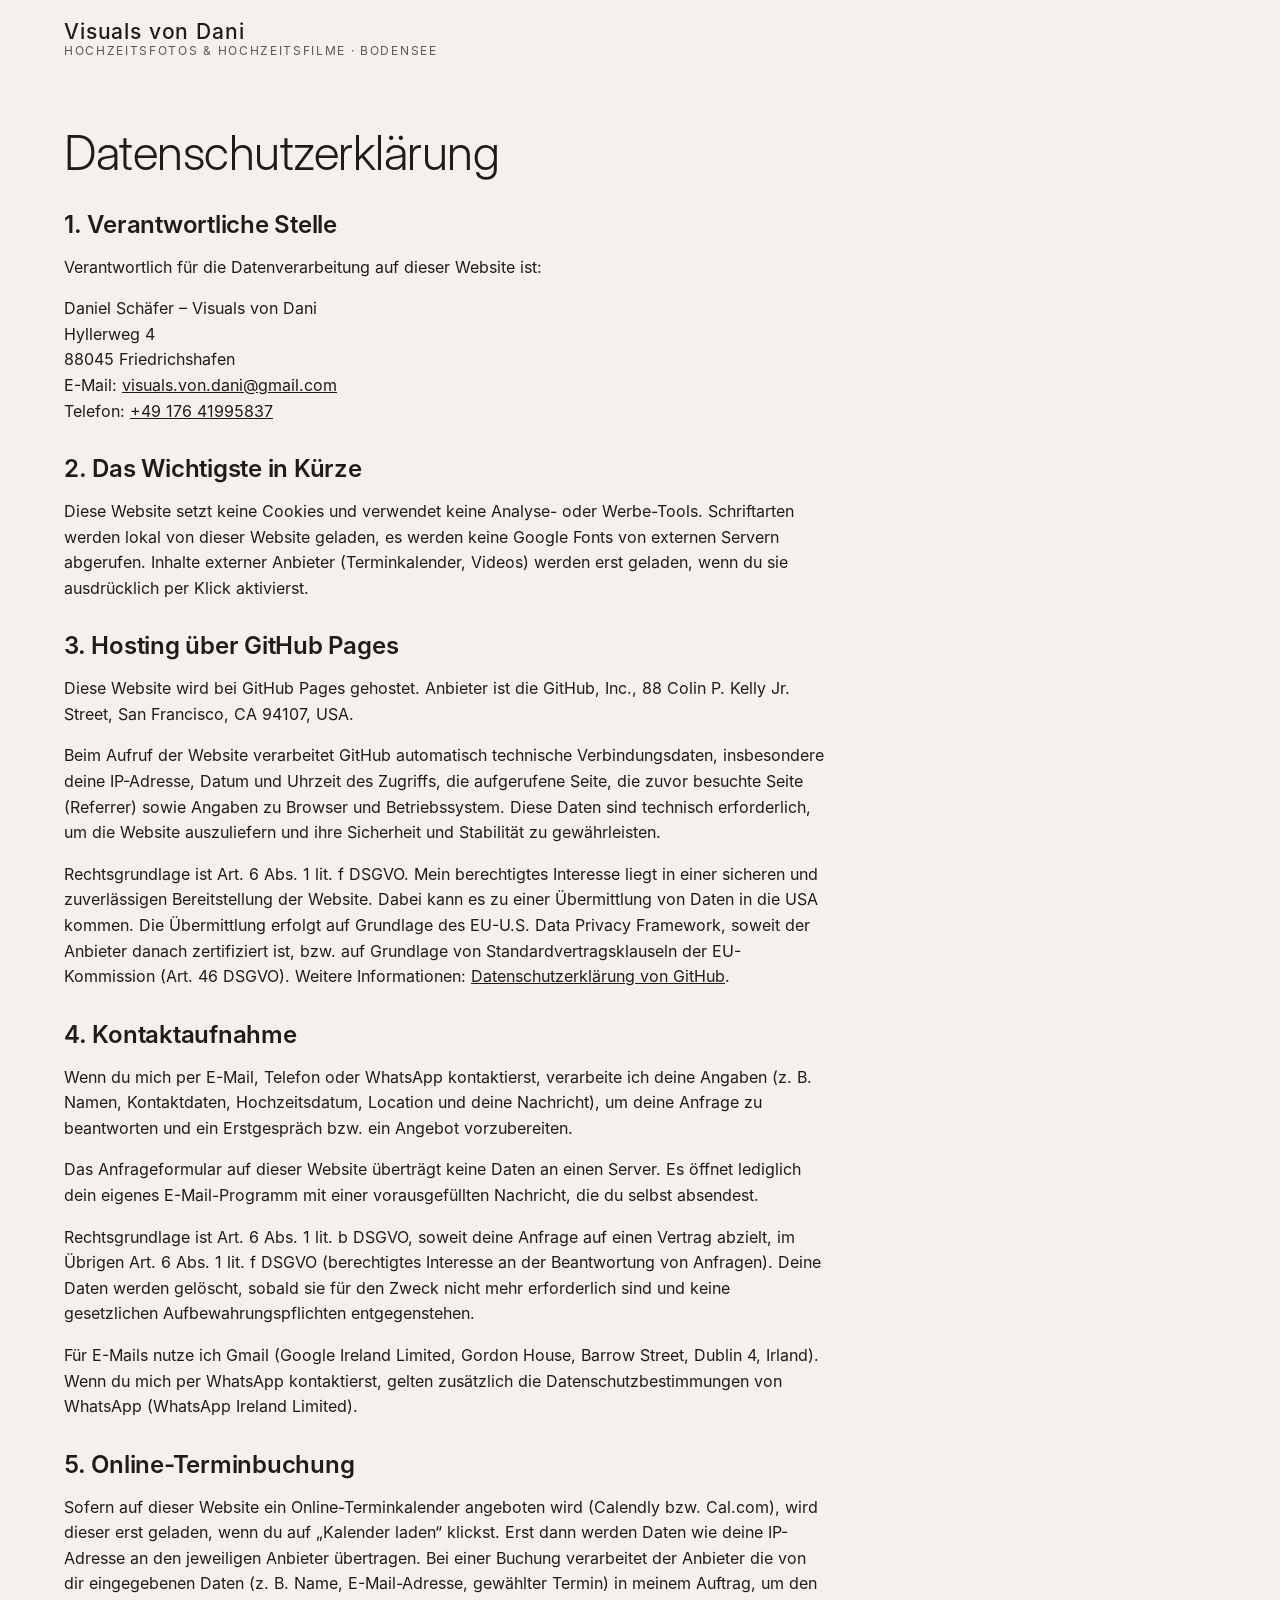
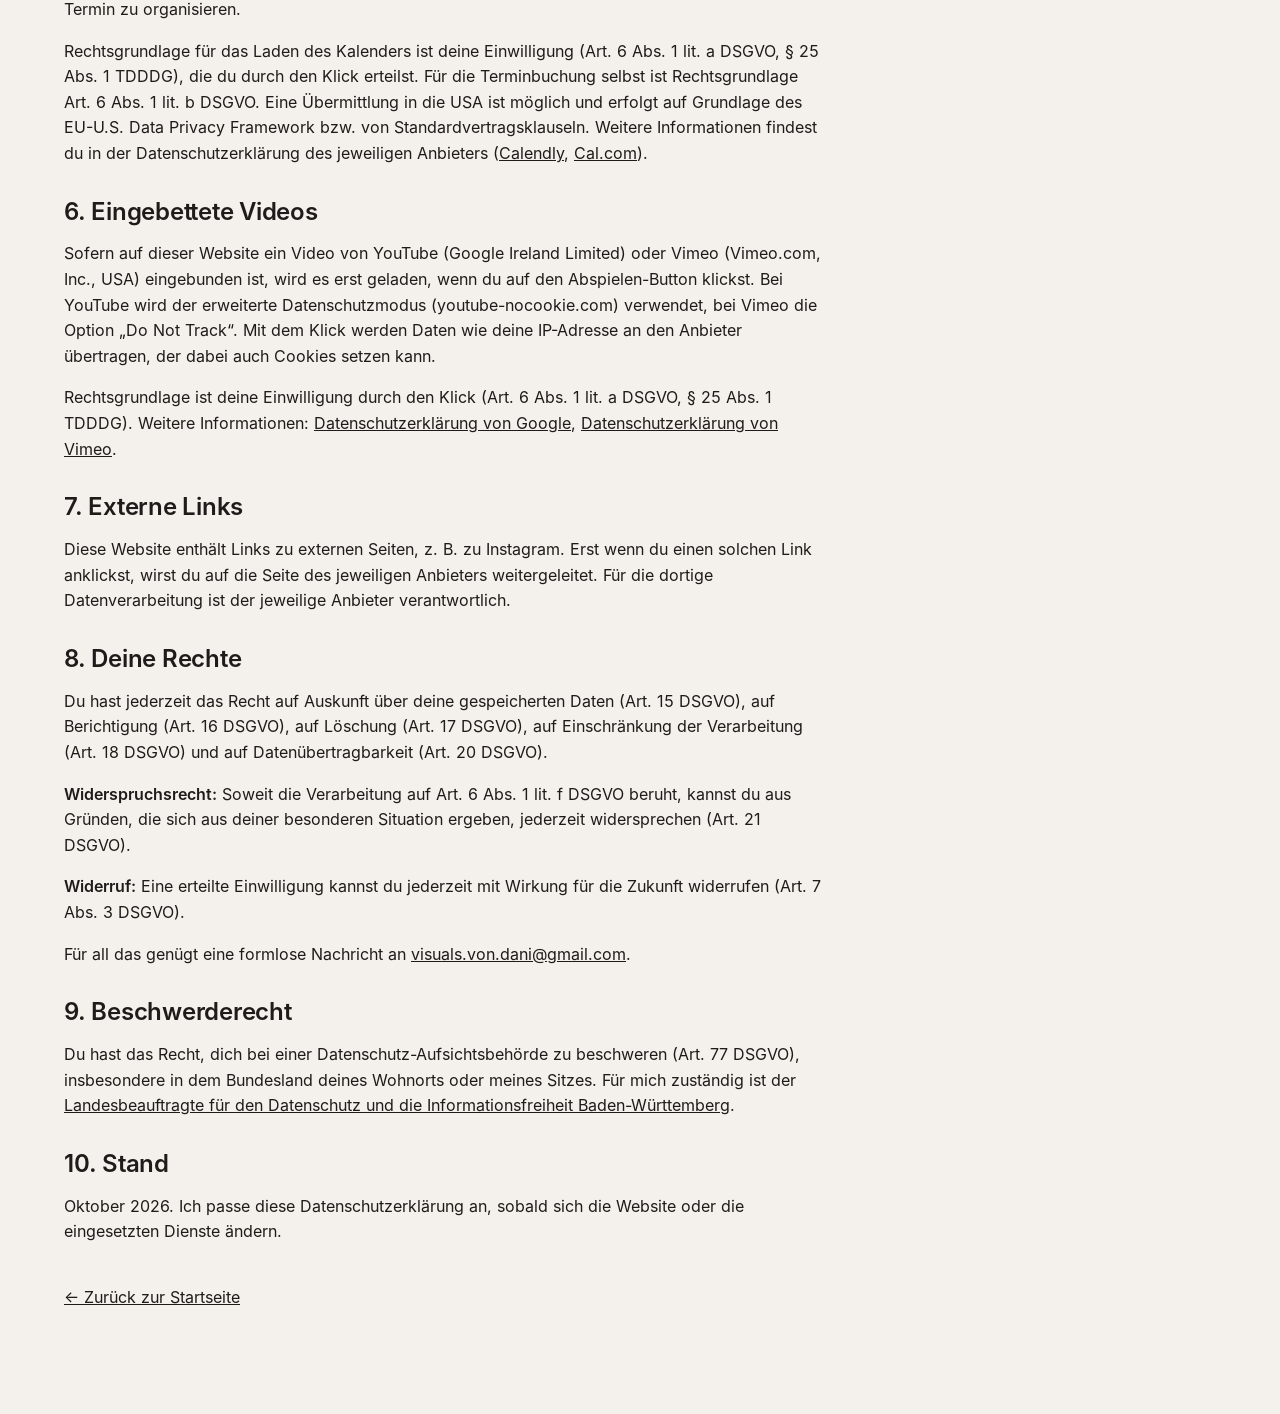
==== datenschutz.html @ bd43f487 "Rückgängig: Porträt wieder klein wie vorher Co-Authored-By: Claude Opus 5.5 <noreply@anthropic.com> " ====
<!doctype html>
<html lang="de">
<head>
<meta charset="utf-8">
<meta name="viewport" content="width=device-width, initial-scale=1">
<title>Datenschutz | Visuals von Dani</title>
<meta name="robots" content="noindex">
<link rel="icon" href="assets/favicon.svg" type="image/svg+xml">
<link rel="stylesheet" href="assets/style.css?v=202610280742">
</head>
<body>
<div class="wrap">
  <header class="site-header">
    <a class="brand" href="index.html">
      <span class="brand-name">Visuals von Dani</span>
      <span class="brand-sub">Hochzeitsfotos &amp; Hochzeitsfilme · Bodensee</span>
    </a>
  </header>
  <main class="legal">
    <h1>Datenschutzerklärung</h1>

    <h2>1. Verantwortliche Stelle</h2>
    <p>Verantwortlich für die Datenverarbeitung auf dieser Website ist:</p>
    <p>Daniel Schäfer – Visuals von Dani<br>Hyllerweg 4<br>88045 Friedrichshafen<br>
    E-Mail: <a href="mailto:visuals.von.dani@gmail.com">visuals.von.dani@gmail.com</a><br>
    Telefon: <a href="tel:+4917641995837">+49 176 41995837</a></p>

    <h2>2. Das Wichtigste in Kürze</h2>
    <p>Diese Website setzt keine Cookies und verwendet keine Analyse- oder Werbe-Tools. Schriftarten werden lokal von dieser Website geladen, es werden keine Google Fonts von externen Servern abgerufen. Inhalte externer Anbieter (Terminkalender, Videos) werden erst geladen, wenn du sie ausdrücklich per Klick aktivierst.</p>

    <h2>3. Hosting über GitHub Pages</h2>
    <p>Diese Website wird bei GitHub Pages gehostet. Anbieter ist die GitHub, Inc., 88 Colin P. Kelly Jr. Street, San Francisco, CA 94107, USA.</p>
    <p>Beim Aufruf der Website verarbeitet GitHub automatisch technische Verbindungsdaten, insbesondere deine IP-Adresse, Datum und Uhrzeit des Zugriffs, die aufgerufene Seite, die zuvor besuchte Seite (Referrer) sowie Angaben zu Browser und Betriebssystem. Diese Daten sind technisch erforderlich, um die Website auszuliefern und ihre Sicherheit und Stabilität zu gewährleisten.</p>
    <p>Rechtsgrundlage ist Art. 6 Abs. 1 lit. f DSGVO. Mein berechtigtes Interesse liegt in einer sicheren und zuverlässigen Bereitstellung der Website. Dabei kann es zu einer Übermittlung von Daten in die USA kommen. Die Übermittlung erfolgt auf Grundlage des EU-U.S. Data Privacy Framework, soweit der Anbieter danach zertifiziert ist, bzw. auf Grundlage von Standardvertragsklauseln der EU-Kommission (Art. 46 DSGVO). Weitere Informationen: <a href="https://docs.github.com/de/site-policy/privacy-policies/github-general-privacy-statement" target="_blank" rel="noopener">Datenschutzerklärung von GitHub</a>.</p>

    <h2>4. Kontaktaufnahme</h2>
    <p>Wenn du mich per E-Mail, Telefon oder WhatsApp kontaktierst, verarbeite ich deine Angaben (z. B. Namen, Kontaktdaten, Hochzeitsdatum, Location und deine Nachricht), um deine Anfrage zu beantworten und ein Erstgespräch bzw. ein Angebot vorzubereiten.</p>
    <p>Das Anfrageformular auf dieser Website überträgt keine Daten an einen Server. Es öffnet lediglich dein eigenes E-Mail-Programm mit einer vorausgefüllten Nachricht, die du selbst absendest.</p>
    <p>Rechtsgrundlage ist Art. 6 Abs. 1 lit. b DSGVO, soweit deine Anfrage auf einen Vertrag abzielt, im Übrigen Art. 6 Abs. 1 lit. f DSGVO (berechtigtes Interesse an der Beantwortung von Anfragen). Deine Daten werden gelöscht, sobald sie für den Zweck nicht mehr erforderlich sind und keine gesetzlichen Aufbewahrungspflichten entgegenstehen.</p>
    <p>Für E-Mails nutze ich Gmail (Google Ireland Limited, Gordon House, Barrow Street, Dublin 4, Irland). Wenn du mich per WhatsApp kontaktierst, gelten zusätzlich die Datenschutzbestimmungen von WhatsApp (WhatsApp Ireland Limited).</p>

    <h2>5. Online-Terminbuchung</h2>
    <p>Sofern auf dieser Website ein Online-Terminkalender angeboten wird (Calendly bzw. Cal.com), wird dieser erst geladen, wenn du auf „Kalender laden“ klickst. Erst dann werden Daten wie deine IP-Adresse an den jeweiligen Anbieter übertragen. Bei einer Buchung verarbeitet der Anbieter die von dir eingegebenen Daten (z. B. Name, E-Mail-Adresse, gewählter Termin) in meinem Auftrag, um den Termin zu organisieren.</p>
    <p>Rechtsgrundlage für das Laden des Kalenders ist deine Einwilligung (Art. 6 Abs. 1 lit. a DSGVO, § 25 Abs. 1 TDDDG), die du durch den Klick erteilst. Für die Terminbuchung selbst ist Rechtsgrundlage Art. 6 Abs. 1 lit. b DSGVO. Eine Übermittlung in die USA ist möglich und erfolgt auf Grundlage des EU-U.S. Data Privacy Framework bzw. von Standardvertragsklauseln. Weitere Informationen findest du in der Datenschutzerklärung des jeweiligen Anbieters (<a href="https://calendly.com/privacy" target="_blank" rel="noopener">Calendly</a>, <a href="https://cal.com/privacy" target="_blank" rel="noopener">Cal.com</a>).</p>

    <h2>6. Eingebettete Videos</h2>
    <p>Sofern auf dieser Website ein Video von YouTube (Google Ireland Limited) oder Vimeo (Vimeo.com, Inc., USA) eingebunden ist, wird es erst geladen, wenn du auf den Abspielen-Button klickst. Bei YouTube wird der erweiterte Datenschutzmodus (youtube-nocookie.com) verwendet, bei Vimeo die Option „Do Not Track“. Mit dem Klick werden Daten wie deine IP-Adresse an den Anbieter übertragen, der dabei auch Cookies setzen kann.</p>
    <p>Rechtsgrundlage ist deine Einwilligung durch den Klick (Art. 6 Abs. 1 lit. a DSGVO, § 25 Abs. 1 TDDDG). Weitere Informationen: <a href="https://policies.google.com/privacy" target="_blank" rel="noopener">Datenschutzerklärung von Google</a>, <a href="https://vimeo.com/privacy" target="_blank" rel="noopener">Datenschutzerklärung von Vimeo</a>.</p>

    <h2>7. Externe Links</h2>
    <p>Diese Website enthält Links zu externen Seiten, z. B. zu Instagram. Erst wenn du einen solchen Link anklickst, wirst du auf die Seite des jeweiligen Anbieters weitergeleitet. Für die dortige Datenverarbeitung ist der jeweilige Anbieter verantwortlich.</p>

    <h2>8. Deine Rechte</h2>
    <p>Du hast jederzeit das Recht auf Auskunft über deine gespeicherten Daten (Art. 15 DSGVO), auf Berichtigung (Art. 16 DSGVO), auf Löschung (Art. 17 DSGVO), auf Einschränkung der Verarbeitung (Art. 18 DSGVO) und auf Datenübertragbarkeit (Art. 20 DSGVO).</p>
    <p><strong>Widerspruchsrecht:</strong> Soweit die Verarbeitung auf Art. 6 Abs. 1 lit. f DSGVO beruht, kannst du aus Gründen, die sich aus deiner besonderen Situation ergeben, jederzeit widersprechen (Art. 21 DSGVO).</p>
    <p><strong>Widerruf:</strong> Eine erteilte Einwilligung kannst du jederzeit mit Wirkung für die Zukunft widerrufen (Art. 7 Abs. 3 DSGVO).</p>
    <p>Für all das genügt eine formlose Nachricht an <a href="mailto:visuals.von.dani@gmail.com">visuals.von.dani@gmail.com</a>.</p>

    <h2>9. Beschwerderecht</h2>
    <p>Du hast das Recht, dich bei einer Datenschutz-Aufsichtsbehörde zu beschweren (Art. 77 DSGVO), insbesondere in dem Bundesland deines Wohnorts oder meines Sitzes. Für mich zuständig ist der <a href="https://www.baden-wuerttemberg.datenschutz.de" target="_blank" rel="noopener">Landesbeauftragte für den Datenschutz und die Informationsfreiheit Baden-Württemberg</a>.</p>

    <h2>10. Stand</h2>
    <p>Oktober 2026. Ich passe diese Datenschutzerklärung an, sobald sich die Website oder die eingesetzten Dienste ändern.</p>

    <p style="margin-top:40px"><a href="index.html">← Zurück zur Startseite</a></p>
  </main>
</div>
</body>
</html>
---- assets/style.css ----
/* ---------- Schriften (lokal eingebunden, DSGVO-freundlich) ---------- */
@font-face { font-family: "Inter Display"; src: url("fonts/InterDisplay-Light.woff") format("woff"); font-weight: 300; font-display: swap; }
@font-face { font-family: "Inter"; src: url("fonts/Inter-Regular.woff") format("woff"); font-weight: 400; font-display: swap; }
@font-face { font-family: "Inter"; src: url("fonts/Inter-Medium.woff") format("woff"); font-weight: 500; font-display: swap; }
@font-face { font-family: "Inter"; src: url("fonts/Inter-SemiBold.woff") format("woff"); font-weight: 600; font-display: swap; }

/* ---------- Farben ---------- */
:root {
  --bg: #F4F1EC;          /* Grund: warmes Beige */
  --sand: #EAE5DD;        /* Abschnitte dazwischen */
  --line: #CFC7BA;        /* Linien */
  --ink: #1E1C1A;         /* Text / dunkles Braun */
  --muted: #5C574F;       /* Nebentext */
  --accent: #4A5A4C;      /* Buttons & Akzente (gedecktes Grün) */
  --accent-dark: #3B493D;
  --gold: #8A6A2E;        /* Sterne */
  --white: #FFFFFF;
  --radius: 6px;
  --display: "Inter Display", "Inter", system-ui, -apple-system, "Segoe UI", sans-serif;
  --body: "Inter", system-ui, -apple-system, "Segoe UI", sans-serif;
}

*, *::before, *::after { box-sizing: border-box; }
[hidden] { display: none !important; }
html { scroll-behavior: smooth; -webkit-text-size-adjust: 100%; }
body { margin: 0; background: var(--bg); color: var(--ink); font-family: var(--body); font-size: 16px; line-height: 1.6; }
img { max-width: 100%; display: block; }
a { color: var(--ink); }
a:hover { color: var(--accent); }
:focus-visible { outline: 2px solid var(--accent); outline-offset: 3px; }

.wrap { max-width: 1200px; margin: 0 auto; padding-inline: 24px; }
.eyebrow { margin: 0 0 8px; font-size: 13px; letter-spacing: .14em; text-transform: uppercase; color: var(--muted); }
h1, h2 { font-family: var(--display); font-weight: 300; line-height: 1.12; margin: 0; letter-spacing: -.01em; }
h2 { font-size: clamp(32px, 4.2vw, 46px); }
h3 { margin: 0; font-size: 20px; font-weight: 600; }
.muted { color: var(--muted); }

/* ---------- Buttons ---------- */
.btn { display: inline-flex; align-items: center; justify-content: center; gap: 10px; min-height: 52px; padding: 0 28px; border-radius: 999px; border: none; font: 600 16px/1.2 var(--body); text-decoration: none; cursor: pointer; transition: background .2s, color .2s, transform .2s; }
.btn:active { transform: translateY(1px); }
.btn-primary { background: var(--accent); color: var(--white); }
.btn-primary:hover { background: var(--accent-dark); color: var(--white); }
.btn-light { background: var(--bg); color: var(--ink); }
.btn-light:hover { background: var(--white); color: var(--ink); }
.btn-outline { background: transparent; color: var(--ink); border: 1.5px solid var(--ink); min-height: 48px; padding: 0 24px; }
.btn-outline:hover { background: var(--ink); color: var(--bg); }
.btn-small { min-height: 44px; padding: 0 22px; font-size: 15px; }
.btn svg { width: 18px; height: 18px; flex: none; }

/* ---------- Header ---------- */
.site-header { display: flex; justify-content: space-between; align-items: center; gap: 16px; padding-block: 20px; flex-wrap: wrap; }
.brand { display: flex; flex-direction: column; line-height: 1.15; text-decoration: none; }
.brand-name { font-family: var(--body); font-size: 21px; font-weight: 500; letter-spacing: .04em; }
.brand-sub { font-size: 12px; letter-spacing: .14em; text-transform: uppercase; color: var(--muted); }

/* ---------- Hero ---------- */
.hero { display: flex; flex-wrap: wrap; min-height: 600px; border-radius: var(--radius); overflow: hidden; background: var(--sand); }
.hero-text { flex: 1 1 460px; padding: clamp(32px, 5vw, 56px); display: flex; flex-direction: column; justify-content: center; gap: 20px; }
.hero-text .kicker { margin: 0; font-size: 13px; letter-spacing: .14em; text-transform: uppercase; font-weight: 600; color: var(--accent); }
.hero h1 { font-size: clamp(42px, 5.4vw, 66px); }
.hero h1 span { color: var(--accent); }
.hero-text p.lead { margin: 0; font-size: 18px; color: var(--muted); max-width: 540px; }
.hero-actions { display: flex; gap: 12px; flex-wrap: wrap; align-items: center; }
.hero-actions .link { display: inline-flex; align-items: center; min-height: 52px; padding: 0 12px; font-weight: 500; }
.hero-image { flex: 1 1 420px; min-height: 480px; position: relative; background: #D9CFC3; }
.hero-image img { position: absolute; inset: 0; width: 100%; height: 100%; object-fit: cover; object-position: 55% 40%; }

.trust { display: flex; flex-wrap: wrap; gap: 12px 32px; justify-content: center; padding: 24px 0; font-size: 14px; color: var(--muted); }
.trust .stars { color: var(--gold); letter-spacing: 2px; margin-right: 6px; }

/* ---------- Galerie ---------- */
.section { padding-block: 88px; }
.gallery-head { display: flex; justify-content: space-between; align-items: flex-end; gap: 16px; flex-wrap: wrap; margin-bottom: 32px; }
.gallery-head p { margin: 0; max-width: 340px; font-size: 14px; line-height: 1.55; }

.film { margin: 0 0 16px; position: relative; aspect-ratio: 16 / 9; border-radius: 4px; overflow: hidden; background: #2E2B27; display: flex; align-items: center; justify-content: center; }
.film iframe { position: absolute; inset: 0; width: 100%; height: 100%; border: 0; }
.film-play { width: 88px; height: 88px; border-radius: 50%; border: none; background: rgba(244,241,236,.92); color: var(--ink); cursor: pointer; display: flex; align-items: center; justify-content: center; transition: transform .2s; }
.film-play:hover { transform: scale(1.06); }
.film-play svg { width: 32px; height: 32px; margin-left: 4px; }
.film figcaption { position: absolute; left: 20px; bottom: 20px; right: 20px; display: flex; flex-direction: column; gap: 2px; color: var(--bg); pointer-events: none; }
.film figcaption small { font-size: 12px; letter-spacing: .14em; text-transform: uppercase; color: var(--line); }
.film figcaption span { font-family: var(--display); font-weight: 300; font-size: clamp(20px, 2.4vw, 28px); line-height: 1.15; }
.film-note { position: absolute; top: 16px; right: 16px; left: 16px; text-align: right; font-size: 12px; color: var(--line); }

.masonry { columns: 3 280px; column-gap: 16px; }

/* Galerie mit 3 festen Spalten: jedes Bild bleibt in seiner Spalte, egal wie breit das Fenster ist */
.gallery-cols { display: flex; gap: 16px; align-items: stretch; }
.gcol { flex: 1 1 0; min-width: 0; display: flex; flex-direction: column; gap: 16px; }
.gcol .tile { margin: 0; }
/* Gerader Abschluss unten: das letzte Bild jeder Spalte wird so weit gestreckt (und zugeschnitten), dass alle Spalten gleich enden */
.gcol .tile:last-child { flex: 1 1 auto; display: flex; flex-direction: column; }
.gcol .tile:last-child img { flex: 1 1 auto; height: auto; object-fit: cover; }
.tile { margin: 0 0 16px; break-inside: avoid; position: relative; border-radius: 4px; overflow: hidden; background: #CDBFAE; }
.tile img { width: 100%; height: auto; }
/* Platzhalter, solange ein Bild im Ordner "bilder" fehlt */
.placeholder > span { position: absolute; left: 12px; bottom: 12px; padding: 4px 10px; border-radius: 999px; background: rgba(244,241,236,.9); color: var(--ink); font-size: 12px; font-weight: 500; }
.tile.placeholder { height: 320px; }
.tile.placeholder:nth-child(3n+1) { height: 420px; background: #CDBFAE; }
.tile.placeholder:nth-child(3n+2) { height: 280px; background: #B7A894; }
.tile.placeholder:nth-child(3n) { height: 360px; background: #D9CFC3; }
.me-photo.placeholder > span { position: static; padding: 0; background: none; font-size: 11px; }
.me-photo.placeholder { display: flex; align-items: center; justify-content: center; }
.center { display: flex; justify-content: center; padding-top: 24px; }

/* ---------- Bewertungen ---------- */
.band { background: var(--sand); }
.reviews { display: flex; flex-wrap: wrap; justify-content: center; gap: 16px; margin-top: 32px; }
.review { flex: 0 1 calc((100% - 32px) / 3); min-width: 260px; background: var(--bg); border-radius: var(--radius); padding: 22px 24px; display: flex; flex-direction: column; align-items: center; text-align: center; gap: 14px; margin: 0; }
.review .stars { color: var(--gold); letter-spacing: 2px; }
.review blockquote { margin: 0; font-family: var(--display); font-weight: 300; font-size: 16px; line-height: 1.5; }
.review figcaption { display: flex; align-items: center; gap: 12px; margin-top: auto; line-height: 1.3; }
.review .avatar { width: 48px; height: 48px; border-radius: 50%; background: #B7A894; flex: none; }
.review figcaption { font-size: 14px; }
.review figcaption small { display: block; font-size: 13px; color: var(--muted); }
.text-center { text-align: center; }

/* ---------- Ablauf ---------- */
.steps { display: flex; flex-wrap: wrap; gap: 32px; margin-top: 40px; }
.step { flex: 1 1 280px; display: flex; flex-direction: column; gap: 10px; border-top: 1px solid var(--line); padding-top: 24px; }
.step .num { font-family: var(--display); font-weight: 300; font-size: 40px; color: var(--accent); line-height: 1.2; }
.step p { margin: 0; color: var(--muted); }

/* ---------- Investition ---------- */
.invest { display: flex; flex-wrap: wrap; border-radius: var(--radius); overflow: hidden; background: var(--ink); color: var(--bg); }
.invest-image { flex: 1 1 380px; min-height: 360px; background: #8E7F6C; position: relative; }
.invest-image img { position: absolute; inset: 0; width: 100%; height: 100%; object-fit: cover; }
.invest-body { flex: 1 1 420px; padding: clamp(32px, 4vw, 48px); display: flex; flex-direction: column; gap: 20px; }
.invest .eyebrow { color: var(--line); margin: 0; }
.prices { display: flex; flex-wrap: wrap; gap: 12px; }
.price { flex: 1 1 130px; border: 1px solid #4A4640; border-radius: var(--radius); padding: 14px 16px; line-height: 1.3; }
.price.best { border-color: var(--line); }
.price small { display: block; font-size: 13px; color: var(--line); }
.price strong { font-size: 20px; font-weight: 600; }
.checks { margin: 0; padding: 0; list-style: none; display: flex; flex-direction: column; gap: 12px; }
.checks li { display: flex; gap: 12px; align-items: flex-start; }
.checks svg { flex: none; width: 20px; height: 20px; margin-top: 3px; }
.invest .btn { align-self: flex-start; }

/* ---------- Buchung ---------- */
.booking { display: flex; flex-wrap: wrap; gap: 48px; align-items: flex-start; }
.booking-intro { flex: 1 1 340px; display: flex; flex-direction: column; gap: 16px; }
.booking-intro p { margin: 0; font-size: 17px; }
.booking-intro p.eyebrow { font-size: 13px; }
.me { display: flex; align-items: center; gap: 16px; margin-top: 8px; line-height: 1.4; }
.me-photo { width: 72px; height: 72px; border-radius: 50%; background: #CDBFAE; flex: none; overflow: hidden; }
.me-photo img { width: 100%; height: 100%; object-fit: cover; }
.me small { display: block; font-size: 14px; color: var(--muted); }
.booking-card { flex: 1 1 520px; min-width: 0; background: var(--bg); border-radius: 8px; padding: clamp(20px, 3vw, 32px); display: flex; flex-direction: column; gap: 24px; }
.field-title { margin: 0 0 12px; font-weight: 600; }
.chips { display: flex; gap: 8px; flex-wrap: wrap; }
.chip { flex: 1 1 100px; min-height: 48px; border-radius: 999px; border: 1.5px solid #8E8278; background: var(--white); color: var(--ink); font: 600 15px var(--body); cursor: pointer; }
.chip[aria-pressed="true"] { background: var(--accent); border-color: var(--accent); color: var(--white); }
.form-grid { display: flex; flex-wrap: wrap; gap: 12px; }
.form-grid label { flex: 1 1 200px; display: flex; flex-direction: column; gap: 6px; font-size: 14px; color: var(--muted); }
.form-grid input, .form-grid textarea { min-height: 44px; padding: 10px 12px; border: 1.5px solid #8E8278; border-radius: var(--radius); background: var(--white); font: 15px var(--body); color: var(--ink); width: 100%; }
.form-grid textarea { min-height: 88px; resize: vertical; }
.form-grid label.full { flex-basis: 100%; }
.booking-card .btn { width: 100%; min-height: 56px; }
.fine { margin: -8px 0 0; font-size: 13px; color: var(--muted); text-align: center; }
.consent { background: var(--sand); border-radius: var(--radius); padding: 20px; display: flex; flex-direction: column; gap: 12px; font-size: 14px; color: var(--muted); }
.consent p { margin: 0; }
.calendly-frame { width: 100%; height: 720px; border: 0; border-radius: var(--radius); background: var(--white); }
.alt-contact { text-align: center; font-size: 14px; color: var(--muted); margin: 0; }
.form-status { margin: 0; font-size: 14px; color: var(--accent); text-align: center; }

/* ---------- FAQ ---------- */
.faq { max-width: 820px; }
.faq details { border-top: 1px solid var(--line); padding: 20px 0; }
.faq details:last-of-type { border-bottom: 1px solid var(--line); }
.faq summary { cursor: pointer; list-style: none; font-weight: 600; font-size: 18px; display: flex; justify-content: space-between; gap: 16px; }
.faq summary::-webkit-details-marker { display: none; }
.faq summary::after { content: "+"; font-weight: 300; font-size: 24px; line-height: 1; color: var(--accent); }
.faq details[open] summary::after { content: "–"; }
.faq details p { margin: 12px 0 0; color: var(--muted); }

/* ---------- Footer ---------- */
.site-footer { background: var(--ink); color: var(--bg); padding: 64px 0 32px; }
.footer-top { display: flex; flex-wrap: wrap; justify-content: space-between; align-items: center; gap: 24px; }
.footer-top h2 { font-size: clamp(30px, 3.6vw, 40px); }
.footer-top h2 span { color: var(--line); }
.footer-bottom { display: flex; flex-wrap: wrap; justify-content: space-between; gap: 16px; border-top: 1px solid #4A4640; margin-top: 40px; padding-top: 24px; font-size: 14px; color: var(--line); }
.footer-bottom nav { display: flex; gap: 24px; flex-wrap: wrap; }
.footer-bottom a { color: var(--line); }
.footer-bottom a:hover { color: var(--white); }

/* ---------- Mobile Buchen-Leiste ---------- */
.sticky-cta { position: fixed; left: 0; right: 0; bottom: 0; z-index: 20; padding: 12px 16px calc(12px + env(safe-area-inset-bottom)); background: var(--bg); border-top: 1px solid var(--line); display: none; flex-direction: column; gap: 4px; transform: translateY(110%); visibility: hidden; transition: transform .3s, visibility .3s; }
.sticky-cta.show { transform: none; visibility: visible; }
.sticky-cta .btn { width: 100%; }
.sticky-cta small { text-align: center; font-size: 12px; color: var(--muted); }

/* ---------- Unterseiten ---------- */
.legal { max-width: 760px; padding-block: 48px 88px; }
.legal h1 { font-size: clamp(36px, 5vw, 48px); margin-bottom: 24px; }
.legal h2 { font-size: 24px; margin: 32px 0 8px; font-family: var(--body); font-weight: 600; }
.todo { background: #FFF4D6; border-radius: var(--radius); padding: 2px 6px; }

@media (max-width: 760px) {
  .hero { min-height: 0; }
  .hero-image { order: -1; min-height: 340px; }
  .hero-text p.lead { font-size: 16px; }
  .hero-text { padding: 28px 20px; }
  .hero h1 { font-size: 38px; }
  .hero-actions .btn { width: 100%; padding: 0 16px; font-size: 15px; white-space: nowrap; }
  .hero-actions .btn svg { display: none; }
  .tile.placeholder { height: 240px !important; }
  /* Handy: Zitate nebeneinander zum Wischen */
  .reviews { flex-wrap: nowrap; justify-content: flex-start; overflow-x: auto; scroll-snap-type: x mandatory; margin-inline: -24px; padding: 0 24px 8px; scroll-padding-inline: 24px; -webkit-overflow-scrolling: touch; scrollbar-width: none; }
  .reviews::-webkit-scrollbar { display: none; }
  .review { flex: 0 0 82%; min-width: 0; scroll-snap-align: start; }
  .gallery-cols { flex-direction: column; gap: 12px; }
  .gcol { gap: 12px; width: 100%; }
  .section { padding-block: 64px; }
  .site-header .btn { display: none; }
  .sticky-cta { display: flex; }
  body { padding-bottom: 96px; }
  .calendly-frame { height: 860px; }
}

@media (prefers-reduced-motion: reduce) {
  html { scroll-behavior: auto; }
  * { transition: none !important; }
}

/* Überschrift beim Erstgespräch in einer Zeile */
#termin-title { font-size: clamp(26px, 2.5vw, 36px); }
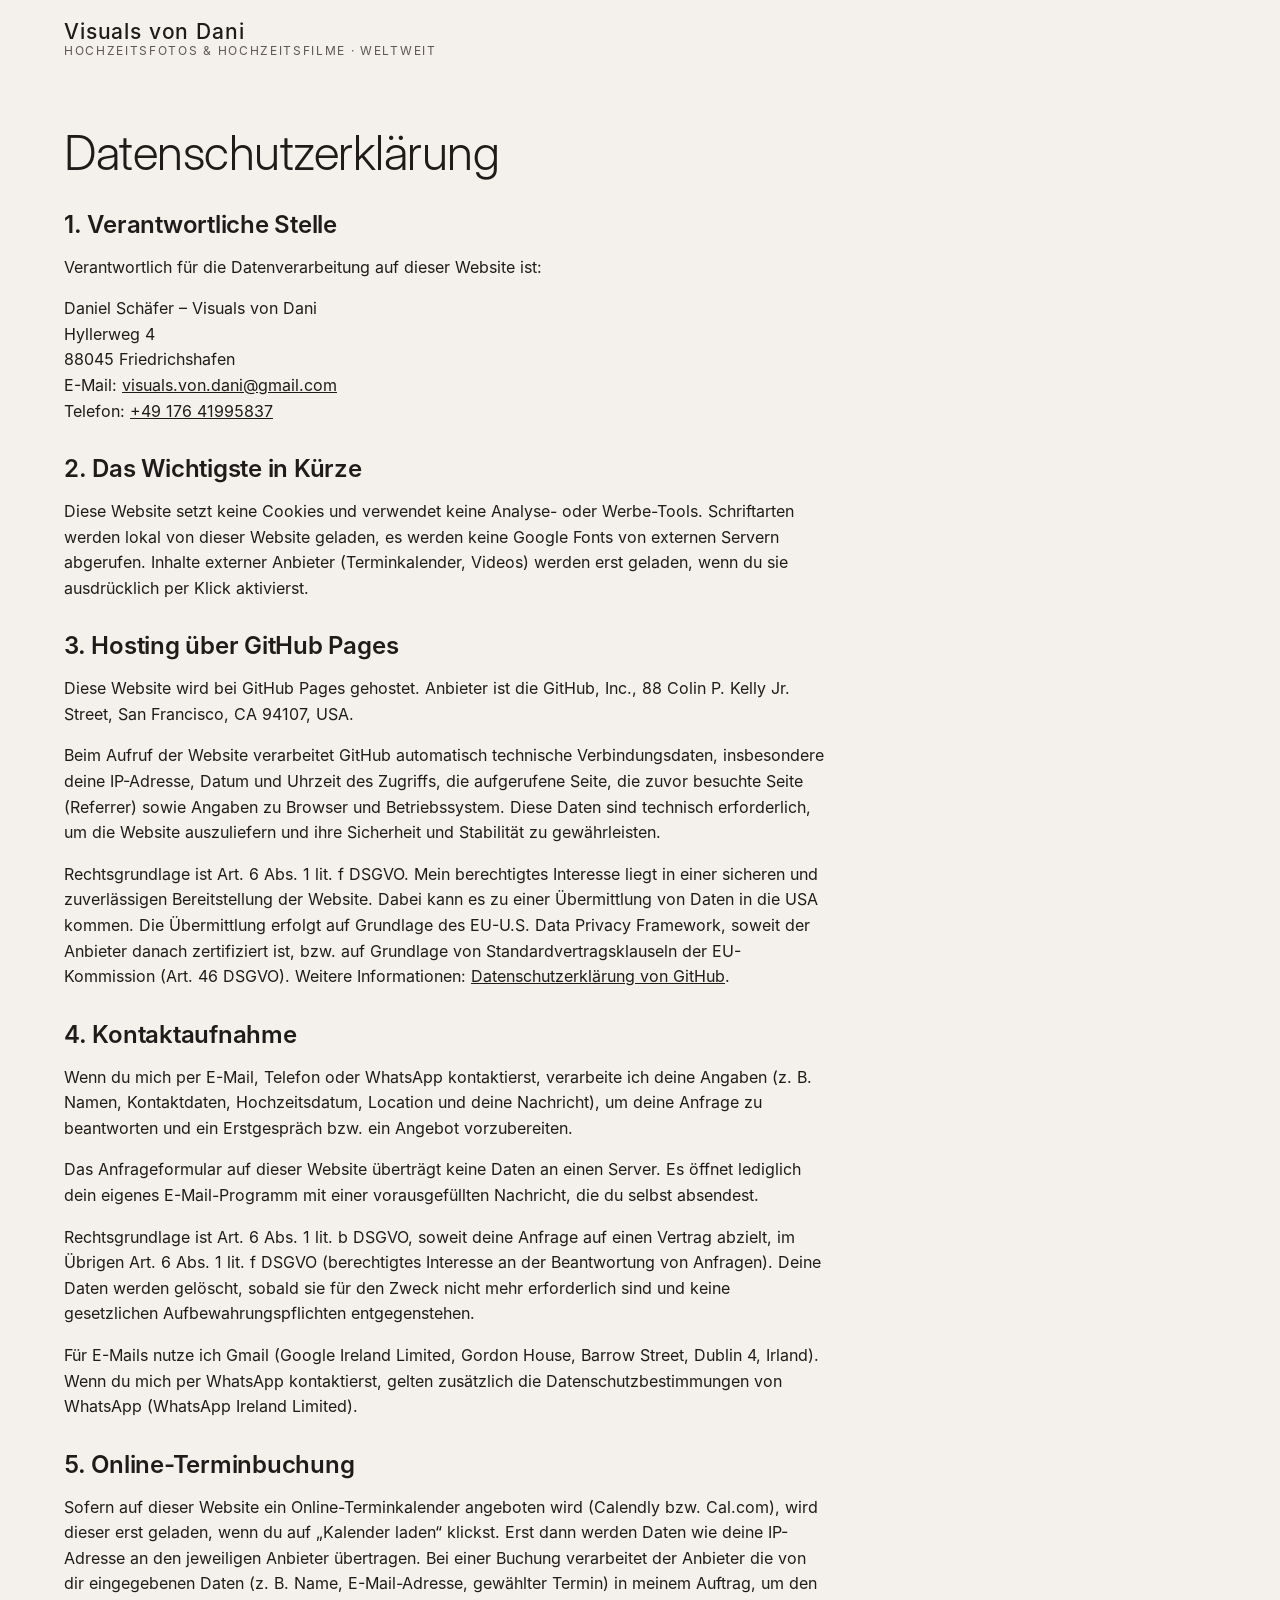
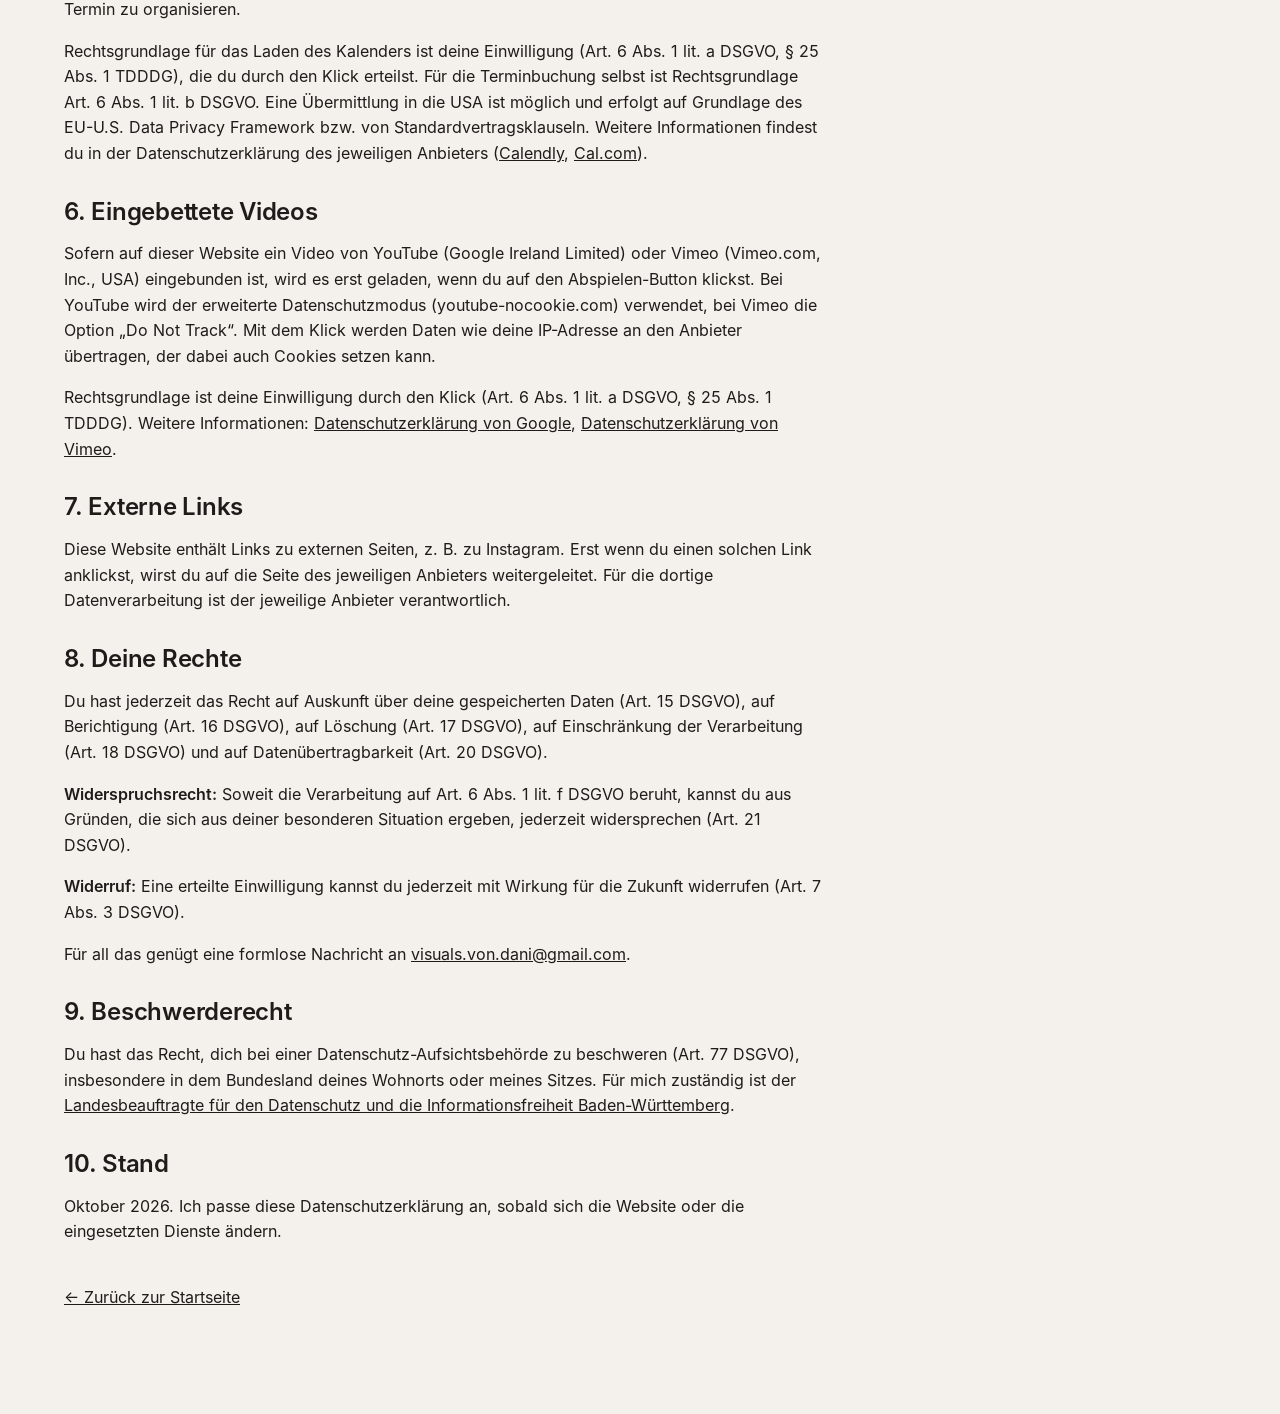
==== commit 68894a67: "Kopfzeile: Weltweit statt Bodensee Co-Authored-By: Claude Opus 5.5 <noreply@anthropic.com> Claude-Se" ====
--- a/datenschutz.html
+++ b/datenschutz.html
@@ -13,7 +13,7 @@
   <header class="site-header">
     <a class="brand" href="index.html">
       <span class="brand-name">Visuals von Dani</span>
-      <span class="brand-sub">Hochzeitsfotos &amp; Hochzeitsfilme · Bodensee</span>
+      <span class="brand-sub">Hochzeitsfotos &amp; Hochzeitsfilme · Weltweit</span>
     </a>
   </header>
   <main class="legal">
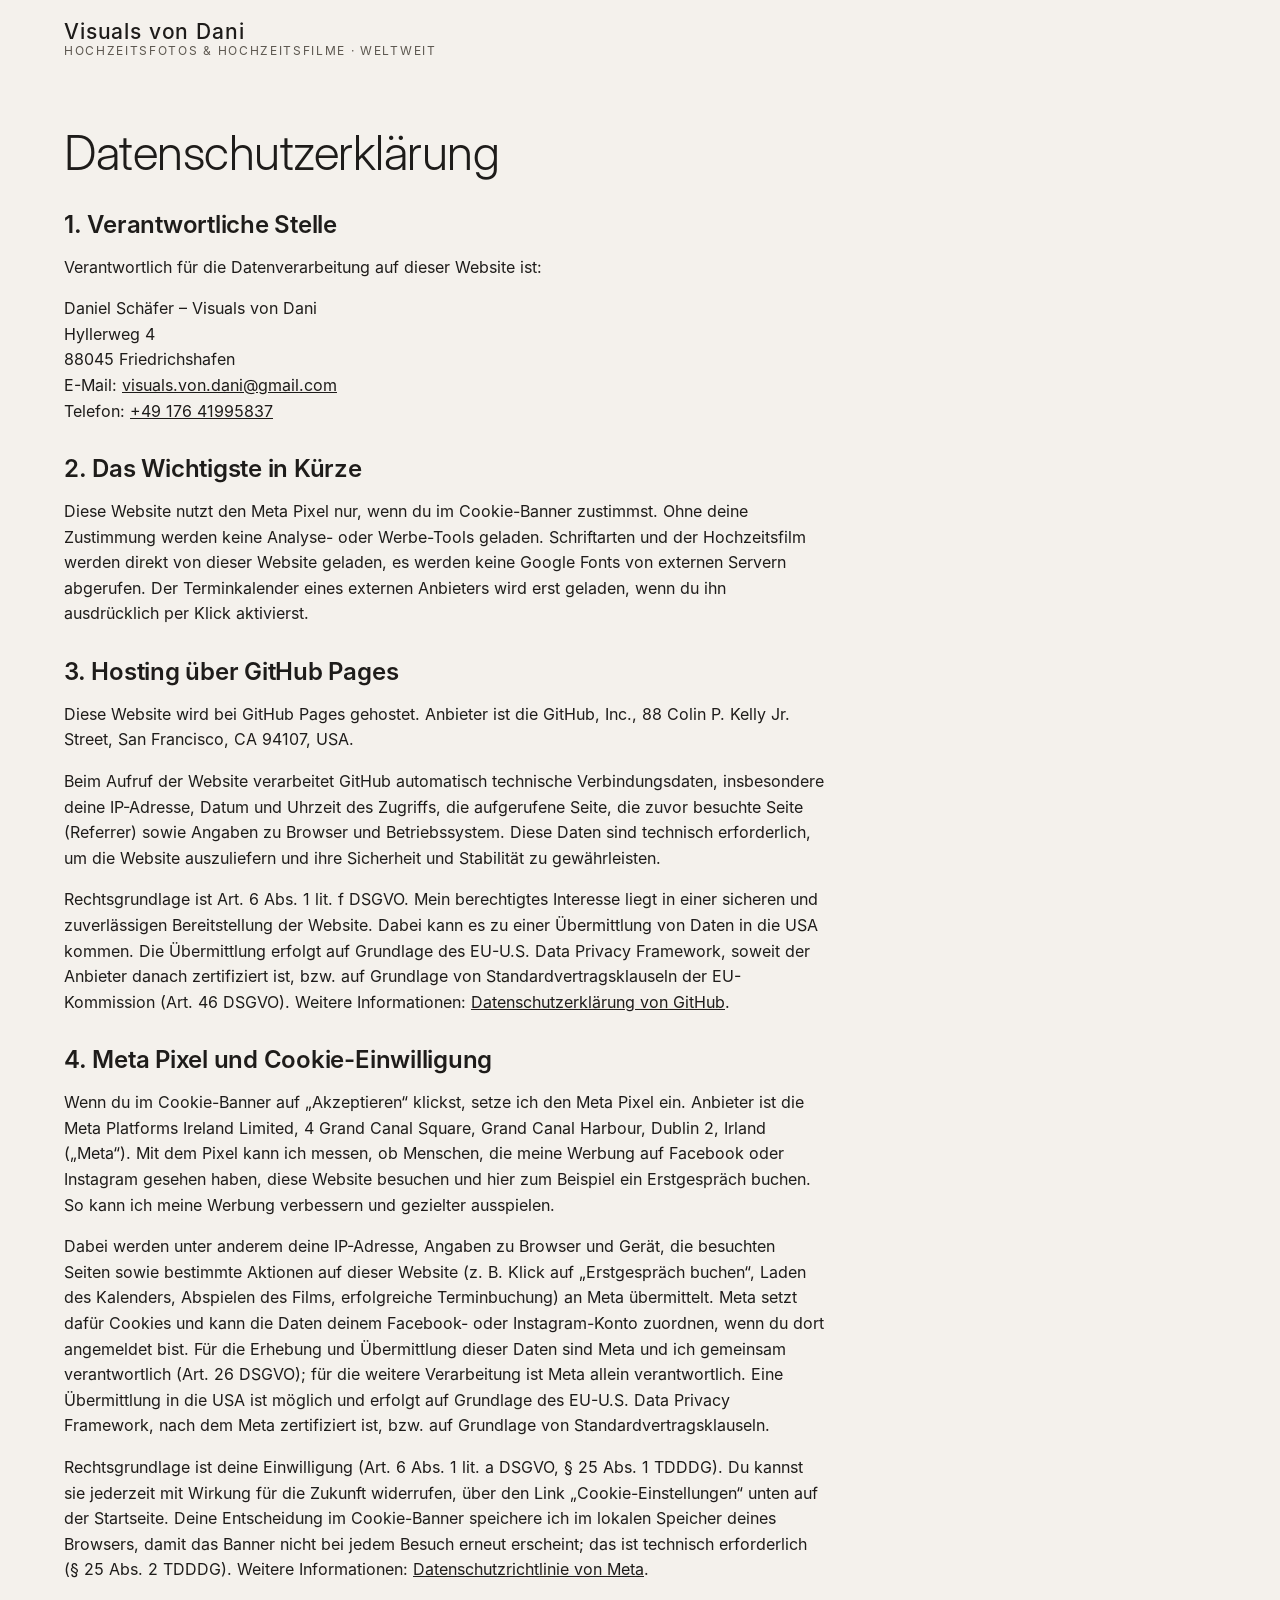
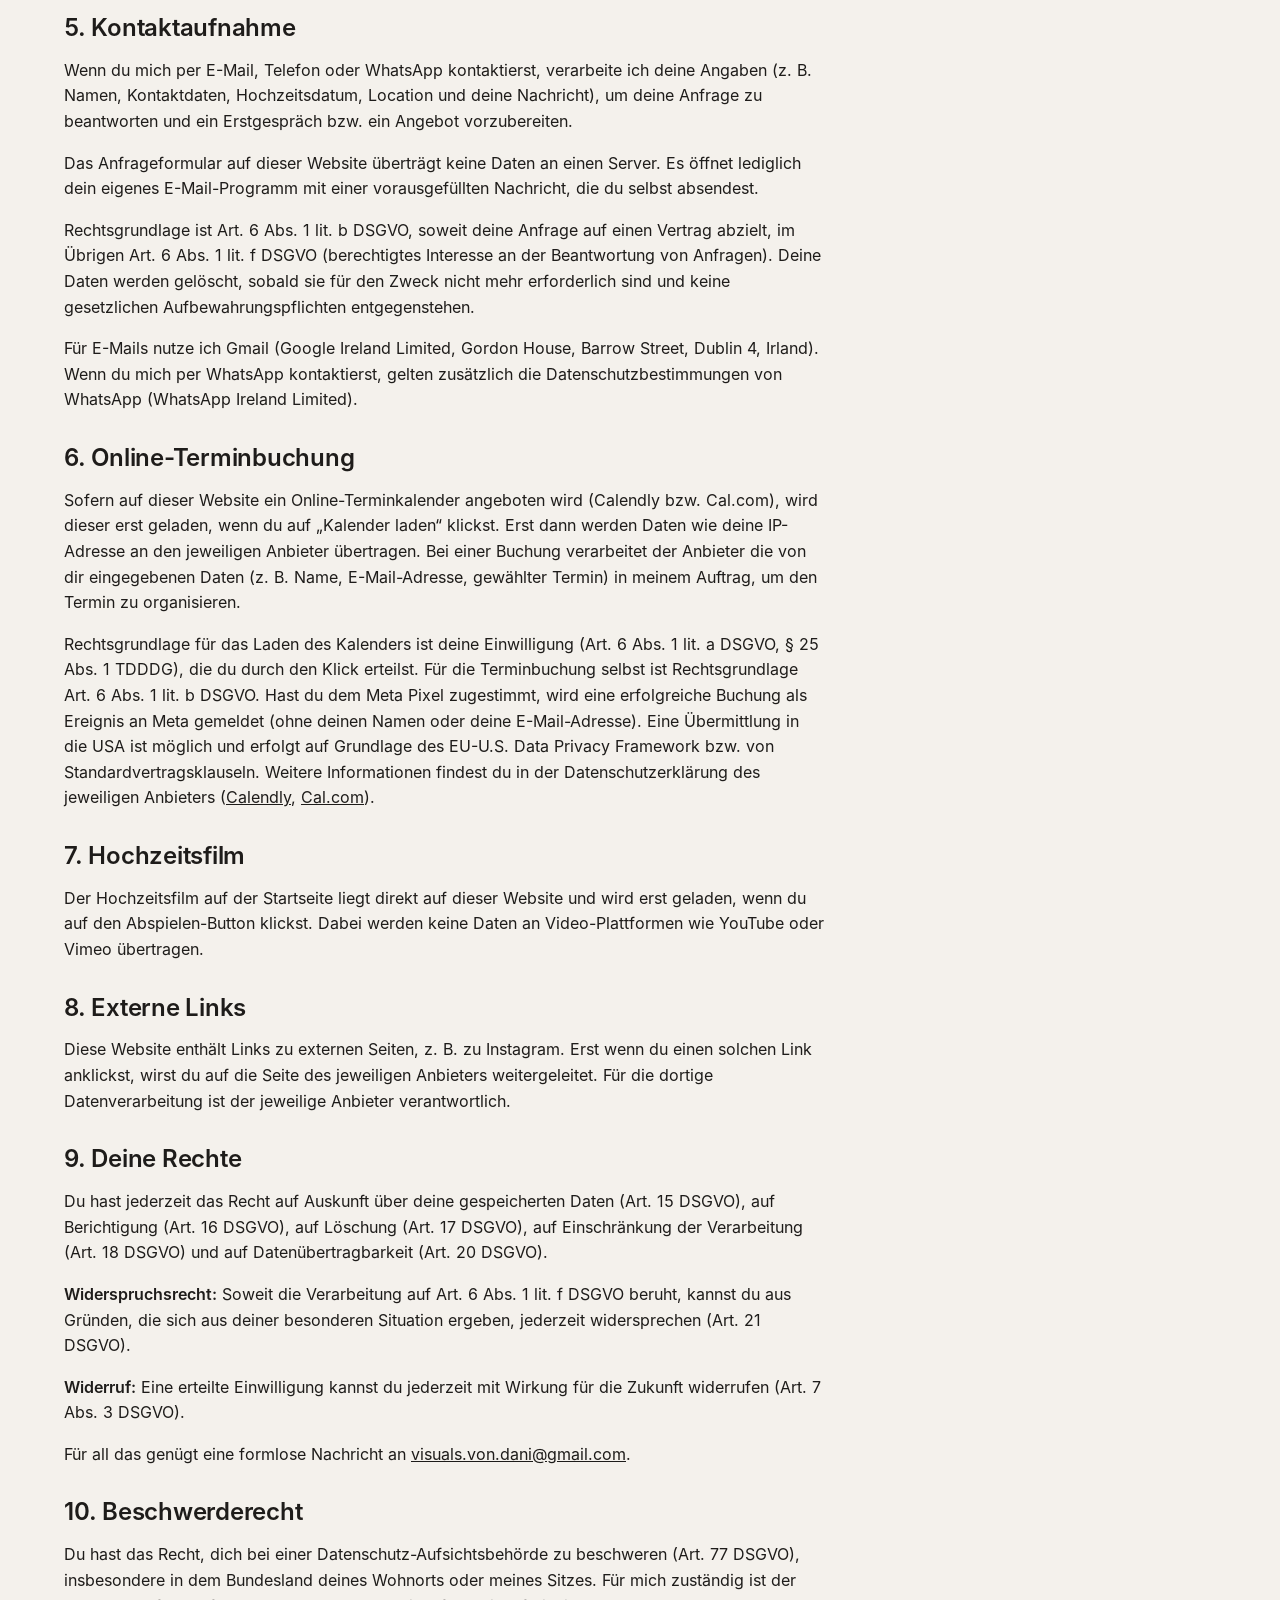
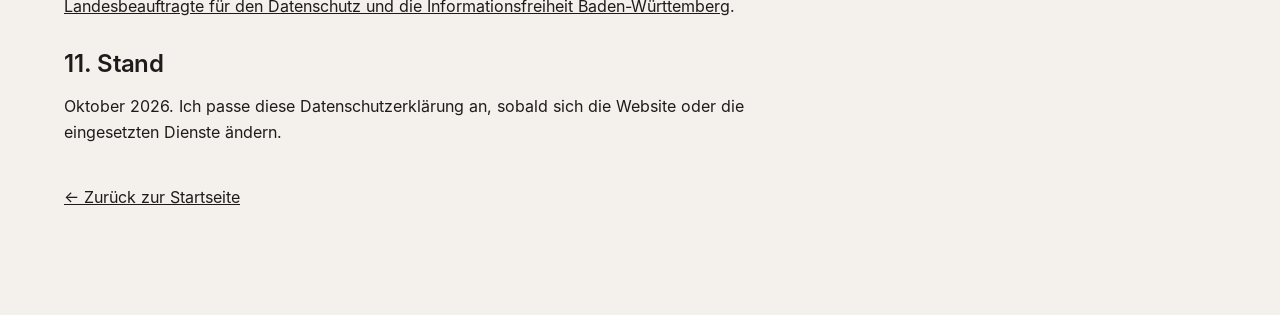
==== commit 394bb3e6: "Cookie-Banner, Meta Pixel (nur mit Zustimmung), Ereignisse und Datenschutz ergänzt Co-Authored-By: C" ====
--- a/datenschutz.html
+++ b/datenschutz.html
@@ -6,7 +6,7 @@
 <title>Datenschutz | Visuals von Dani</title>
 <meta name="robots" content="noindex">
 <link rel="icon" href="assets/favicon.svg" type="image/svg+xml">
-<link rel="stylesheet" href="assets/style.css?v=202610280742">
+<link rel="stylesheet" href="assets/style.css?v=202610290833">
 </head>
 <body>
 <div class="wrap">
@@ -26,40 +26,44 @@
     Telefon: <a href="tel:+4917641995837">+49 176 41995837</a></p>
 
     <h2>2. Das Wichtigste in Kürze</h2>
-    <p>Diese Website setzt keine Cookies und verwendet keine Analyse- oder Werbe-Tools. Schriftarten werden lokal von dieser Website geladen, es werden keine Google Fonts von externen Servern abgerufen. Inhalte externer Anbieter (Terminkalender, Videos) werden erst geladen, wenn du sie ausdrücklich per Klick aktivierst.</p>
+    <p>Diese Website nutzt den Meta Pixel nur, wenn du im Cookie-Banner zustimmst. Ohne deine Zustimmung werden keine Analyse- oder Werbe-Tools geladen. Schriftarten und der Hochzeitsfilm werden direkt von dieser Website geladen, es werden keine Google Fonts von externen Servern abgerufen. Der Terminkalender eines externen Anbieters wird erst geladen, wenn du ihn ausdrücklich per Klick aktivierst.</p>
 
     <h2>3. Hosting über GitHub Pages</h2>
     <p>Diese Website wird bei GitHub Pages gehostet. Anbieter ist die GitHub, Inc., 88 Colin P. Kelly Jr. Street, San Francisco, CA 94107, USA.</p>
     <p>Beim Aufruf der Website verarbeitet GitHub automatisch technische Verbindungsdaten, insbesondere deine IP-Adresse, Datum und Uhrzeit des Zugriffs, die aufgerufene Seite, die zuvor besuchte Seite (Referrer) sowie Angaben zu Browser und Betriebssystem. Diese Daten sind technisch erforderlich, um die Website auszuliefern und ihre Sicherheit und Stabilität zu gewährleisten.</p>
     <p>Rechtsgrundlage ist Art. 6 Abs. 1 lit. f DSGVO. Mein berechtigtes Interesse liegt in einer sicheren und zuverlässigen Bereitstellung der Website. Dabei kann es zu einer Übermittlung von Daten in die USA kommen. Die Übermittlung erfolgt auf Grundlage des EU-U.S. Data Privacy Framework, soweit der Anbieter danach zertifiziert ist, bzw. auf Grundlage von Standardvertragsklauseln der EU-Kommission (Art. 46 DSGVO). Weitere Informationen: <a href="https://docs.github.com/de/site-policy/privacy-policies/github-general-privacy-statement" target="_blank" rel="noopener">Datenschutzerklärung von GitHub</a>.</p>
 
-    <h2>4. Kontaktaufnahme</h2>
+    <h2>4. Meta Pixel und Cookie-Einwilligung</h2>
+    <p>Wenn du im Cookie-Banner auf „Akzeptieren“ klickst, setze ich den Meta Pixel ein. Anbieter ist die Meta Platforms Ireland Limited, 4 Grand Canal Square, Grand Canal Harbour, Dublin 2, Irland („Meta“). Mit dem Pixel kann ich messen, ob Menschen, die meine Werbung auf Facebook oder Instagram gesehen haben, diese Website besuchen und hier zum Beispiel ein Erstgespräch buchen. So kann ich meine Werbung verbessern und gezielter ausspielen.</p>
+    <p>Dabei werden unter anderem deine IP-Adresse, Angaben zu Browser und Gerät, die besuchten Seiten sowie bestimmte Aktionen auf dieser Website (z. B. Klick auf „Erstgespräch buchen“, Laden des Kalenders, Abspielen des Films, erfolgreiche Terminbuchung) an Meta übermittelt. Meta setzt dafür Cookies und kann die Daten deinem Facebook- oder Instagram-Konto zuordnen, wenn du dort angemeldet bist. Für die Erhebung und Übermittlung dieser Daten sind Meta und ich gemeinsam verantwortlich (Art. 26 DSGVO); für die weitere Verarbeitung ist Meta allein verantwortlich. Eine Übermittlung in die USA ist möglich und erfolgt auf Grundlage des EU-U.S. Data Privacy Framework, nach dem Meta zertifiziert ist, bzw. auf Grundlage von Standardvertragsklauseln.</p>
+    <p>Rechtsgrundlage ist deine Einwilligung (Art. 6 Abs. 1 lit. a DSGVO, § 25 Abs. 1 TDDDG). Du kannst sie jederzeit mit Wirkung für die Zukunft widerrufen, über den Link „Cookie-Einstellungen“ unten auf der Startseite. Deine Entscheidung im Cookie-Banner speichere ich im lokalen Speicher deines Browsers, damit das Banner nicht bei jedem Besuch erneut erscheint; das ist technisch erforderlich (§ 25 Abs. 2 TDDDG). Weitere Informationen: <a href="https://www.facebook.com/privacy/policy/" target="_blank" rel="noopener">Datenschutzrichtlinie von Meta</a>.</p>
+
+    <h2>5. Kontaktaufnahme</h2>
     <p>Wenn du mich per E-Mail, Telefon oder WhatsApp kontaktierst, verarbeite ich deine Angaben (z. B. Namen, Kontaktdaten, Hochzeitsdatum, Location und deine Nachricht), um deine Anfrage zu beantworten und ein Erstgespräch bzw. ein Angebot vorzubereiten.</p>
     <p>Das Anfrageformular auf dieser Website überträgt keine Daten an einen Server. Es öffnet lediglich dein eigenes E-Mail-Programm mit einer vorausgefüllten Nachricht, die du selbst absendest.</p>
     <p>Rechtsgrundlage ist Art. 6 Abs. 1 lit. b DSGVO, soweit deine Anfrage auf einen Vertrag abzielt, im Übrigen Art. 6 Abs. 1 lit. f DSGVO (berechtigtes Interesse an der Beantwortung von Anfragen). Deine Daten werden gelöscht, sobald sie für den Zweck nicht mehr erforderlich sind und keine gesetzlichen Aufbewahrungspflichten entgegenstehen.</p>
     <p>Für E-Mails nutze ich Gmail (Google Ireland Limited, Gordon House, Barrow Street, Dublin 4, Irland). Wenn du mich per WhatsApp kontaktierst, gelten zusätzlich die Datenschutzbestimmungen von WhatsApp (WhatsApp Ireland Limited).</p>
 
-    <h2>5. Online-Terminbuchung</h2>
+    <h2>6. Online-Terminbuchung</h2>
     <p>Sofern auf dieser Website ein Online-Terminkalender angeboten wird (Calendly bzw. Cal.com), wird dieser erst geladen, wenn du auf „Kalender laden“ klickst. Erst dann werden Daten wie deine IP-Adresse an den jeweiligen Anbieter übertragen. Bei einer Buchung verarbeitet der Anbieter die von dir eingegebenen Daten (z. B. Name, E-Mail-Adresse, gewählter Termin) in meinem Auftrag, um den Termin zu organisieren.</p>
-    <p>Rechtsgrundlage für das Laden des Kalenders ist deine Einwilligung (Art. 6 Abs. 1 lit. a DSGVO, § 25 Abs. 1 TDDDG), die du durch den Klick erteilst. Für die Terminbuchung selbst ist Rechtsgrundlage Art. 6 Abs. 1 lit. b DSGVO. Eine Übermittlung in die USA ist möglich und erfolgt auf Grundlage des EU-U.S. Data Privacy Framework bzw. von Standardvertragsklauseln. Weitere Informationen findest du in der Datenschutzerklärung des jeweiligen Anbieters (<a href="https://calendly.com/privacy" target="_blank" rel="noopener">Calendly</a>, <a href="https://cal.com/privacy" target="_blank" rel="noopener">Cal.com</a>).</p>
+    <p>Rechtsgrundlage für das Laden des Kalenders ist deine Einwilligung (Art. 6 Abs. 1 lit. a DSGVO, § 25 Abs. 1 TDDDG), die du durch den Klick erteilst. Für die Terminbuchung selbst ist Rechtsgrundlage Art. 6 Abs. 1 lit. b DSGVO. Hast du dem Meta Pixel zugestimmt, wird eine erfolgreiche Buchung als Ereignis an Meta gemeldet (ohne deinen Namen oder deine E-Mail-Adresse). Eine Übermittlung in die USA ist möglich und erfolgt auf Grundlage des EU-U.S. Data Privacy Framework bzw. von Standardvertragsklauseln. Weitere Informationen findest du in der Datenschutzerklärung des jeweiligen Anbieters (<a href="https://calendly.com/privacy" target="_blank" rel="noopener">Calendly</a>, <a href="https://cal.com/privacy" target="_blank" rel="noopener">Cal.com</a>).</p>
 
-    <h2>6. Eingebettete Videos</h2>
-    <p>Sofern auf dieser Website ein Video von YouTube (Google Ireland Limited) oder Vimeo (Vimeo.com, Inc., USA) eingebunden ist, wird es erst geladen, wenn du auf den Abspielen-Button klickst. Bei YouTube wird der erweiterte Datenschutzmodus (youtube-nocookie.com) verwendet, bei Vimeo die Option „Do Not Track“. Mit dem Klick werden Daten wie deine IP-Adresse an den Anbieter übertragen, der dabei auch Cookies setzen kann.</p>
-    <p>Rechtsgrundlage ist deine Einwilligung durch den Klick (Art. 6 Abs. 1 lit. a DSGVO, § 25 Abs. 1 TDDDG). Weitere Informationen: <a href="https://policies.google.com/privacy" target="_blank" rel="noopener">Datenschutzerklärung von Google</a>, <a href="https://vimeo.com/privacy" target="_blank" rel="noopener">Datenschutzerklärung von Vimeo</a>.</p>
+    <h2>7. Hochzeitsfilm</h2>
+    <p>Der Hochzeitsfilm auf der Startseite liegt direkt auf dieser Website und wird erst geladen, wenn du auf den Abspielen-Button klickst. Dabei werden keine Daten an Video-Plattformen wie YouTube oder Vimeo übertragen.</p>
 
-    <h2>7. Externe Links</h2>
+    <h2>8. Externe Links</h2>
     <p>Diese Website enthält Links zu externen Seiten, z. B. zu Instagram. Erst wenn du einen solchen Link anklickst, wirst du auf die Seite des jeweiligen Anbieters weitergeleitet. Für die dortige Datenverarbeitung ist der jeweilige Anbieter verantwortlich.</p>
 
-    <h2>8. Deine Rechte</h2>
+    <h2>9. Deine Rechte</h2>
     <p>Du hast jederzeit das Recht auf Auskunft über deine gespeicherten Daten (Art. 15 DSGVO), auf Berichtigung (Art. 16 DSGVO), auf Löschung (Art. 17 DSGVO), auf Einschränkung der Verarbeitung (Art. 18 DSGVO) und auf Datenübertragbarkeit (Art. 20 DSGVO).</p>
     <p><strong>Widerspruchsrecht:</strong> Soweit die Verarbeitung auf Art. 6 Abs. 1 lit. f DSGVO beruht, kannst du aus Gründen, die sich aus deiner besonderen Situation ergeben, jederzeit widersprechen (Art. 21 DSGVO).</p>
     <p><strong>Widerruf:</strong> Eine erteilte Einwilligung kannst du jederzeit mit Wirkung für die Zukunft widerrufen (Art. 7 Abs. 3 DSGVO).</p>
     <p>Für all das genügt eine formlose Nachricht an <a href="mailto:visuals.von.dani@gmail.com">visuals.von.dani@gmail.com</a>.</p>
 
-    <h2>9. Beschwerderecht</h2>
+    <h2>10. Beschwerderecht</h2>
     <p>Du hast das Recht, dich bei einer Datenschutz-Aufsichtsbehörde zu beschweren (Art. 77 DSGVO), insbesondere in dem Bundesland deines Wohnorts oder meines Sitzes. Für mich zuständig ist der <a href="https://www.baden-wuerttemberg.datenschutz.de" target="_blank" rel="noopener">Landesbeauftragte für den Datenschutz und die Informationsfreiheit Baden-Württemberg</a>.</p>
 
-    <h2>10. Stand</h2>
+    <h2>11. Stand</h2>
     <p>Oktober 2026. Ich passe diese Datenschutzerklärung an, sobald sich die Website oder die eingesetzten Dienste ändern.</p>
 
     <p style="margin-top:40px"><a href="index.html">← Zurück zur Startseite</a></p>
--- a/assets/style.css
+++ b/assets/style.css
@@ -1,5 +1,6 @@
 /* ---------- Schriften (lokal eingebunden, DSGVO-freundlich) ---------- */
 @font-face { font-family: "Inter Display"; src: url("fonts/InterDisplay-Light.woff") format("woff"); font-weight: 300; font-display: swap; }
+@font-face { font-family: "Inter Display"; src: url("fonts/InterDisplay-Medium.woff") format("woff"); font-weight: 500; font-display: swap; }
 @font-face { font-family: "Inter"; src: url("fonts/Inter-Regular.woff") format("woff"); font-weight: 400; font-display: swap; }
 @font-face { font-family: "Inter"; src: url("fonts/Inter-Medium.woff") format("woff"); font-weight: 500; font-display: swap; }
 @font-face { font-family: "Inter"; src: url("fonts/Inter-SemiBold.woff") format("woff"); font-weight: 600; font-display: swap; }
@@ -59,7 +60,7 @@
 .hero-text { flex: 1 1 460px; padding: clamp(32px, 5vw, 56px); display: flex; flex-direction: column; justify-content: center; gap: 20px; }
 .hero-text .kicker { margin: 0; font-size: 13px; letter-spacing: .14em; text-transform: uppercase; font-weight: 600; color: var(--accent); }
 .hero h1 { font-size: clamp(42px, 5.4vw, 66px); }
-.hero h1 span { color: var(--accent); }
+.hero h1 span { color: var(--accent); font-weight: 500; }
 .hero-text p.lead { margin: 0; font-size: 18px; color: var(--muted); max-width: 540px; }
 .hero-actions { display: flex; gap: 12px; flex-wrap: wrap; align-items: center; }
 .hero-actions .link { display: inline-flex; align-items: center; min-height: 52px; padding: 0 12px; font-weight: 500; }
@@ -76,6 +77,11 @@
 
 .film { margin: 0 0 16px; position: relative; aspect-ratio: 16 / 9; border-radius: 4px; overflow: hidden; background: #2E2B27; display: flex; align-items: center; justify-content: center; }
 .film iframe { position: absolute; inset: 0; width: 100%; height: 100%; border: 0; }
+.film-poster { position: absolute; inset: 0; width: 100%; height: 100%; object-fit: cover; }
+.film::after { content: ""; position: absolute; inset: 0; background: linear-gradient(to top, rgba(0,0,0,.45), rgba(0,0,0,0) 45%); pointer-events: none; }
+.film-play { position: relative; z-index: 2; }
+.film figcaption { z-index: 2; }
+.film-video { position: absolute; inset: 0; width: 100%; height: 100%; background: #000; z-index: 3; }
 .film-play { width: 88px; height: 88px; border-radius: 50%; border: none; background: rgba(244,241,236,.92); color: var(--ink); cursor: pointer; display: flex; align-items: center; justify-content: center; transition: transform .2s; }
 .film-play:hover { transform: scale(1.06); }
 .film-play svg { width: 32px; height: 32px; margin-left: 4px; }
@@ -227,3 +233,26 @@
 
 /* Überschrift beim Erstgespräch in einer Zeile */
 #termin-title { font-size: clamp(26px, 2.5vw, 36px); }
+
+/* ---------- Über mich ---------- */
+.about { display: flex; flex-wrap: wrap; gap: 56px; align-items: center; }
+.about-img { flex: 1 1 320px; max-width: 440px; aspect-ratio: 4 / 5; border-radius: var(--radius); overflow: hidden; position: relative; background: #D9CFC3; }
+.about-img img { position: absolute; inset: 0; width: 100%; height: 100%; object-fit: cover; object-position: 50% 30%; }
+.about-text { flex: 1 1 420px; min-width: 0; display: flex; flex-direction: column; gap: 16px; }
+.about-text p { margin: 0; color: var(--muted); font-size: 17px; }
+.facts { display: flex; flex-wrap: wrap; gap: 16px 40px; margin-top: 8px; padding-top: 20px; border-top: 1px solid var(--line); }
+.fact strong { display: block; font-family: var(--display); font-weight: 300; font-size: 30px; line-height: 1.15; color: var(--accent); }
+.fact span { font-size: 13px; color: var(--muted); }
+@media (max-width: 760px) {
+  .about { gap: 28px; }
+  .about-img { max-width: none; flex-basis: 100%; aspect-ratio: 1 / 1; }
+  .about-text p { font-size: 16px; }
+}
+
+/* ---------- Cookie-Banner ---------- */
+.cookie-banner { position: fixed; z-index: 60; left: 16px; right: 16px; bottom: 16px; max-width: 520px; margin-left: auto; background: var(--bg); color: var(--ink); border: 1px solid var(--line); border-radius: 8px; box-shadow: 0 8px 30px rgba(30,28,26,.15); padding: 20px 22px; display: flex; flex-direction: column; gap: 10px; font-size: 14px; }
+.cookie-banner p { margin: 0; color: var(--muted); }
+.cookie-banner .cookie-title { color: var(--ink); font-weight: 600; font-size: 16px; }
+.cookie-actions { display: flex; gap: 10px; margin-top: 6px; }
+.cookie-btn { flex: 1 1 0; min-height: 46px; padding: 0 16px; font-size: 15px; background: var(--ink); color: var(--bg); }
+.cookie-btn:hover { background: var(--accent); color: var(--white); }
